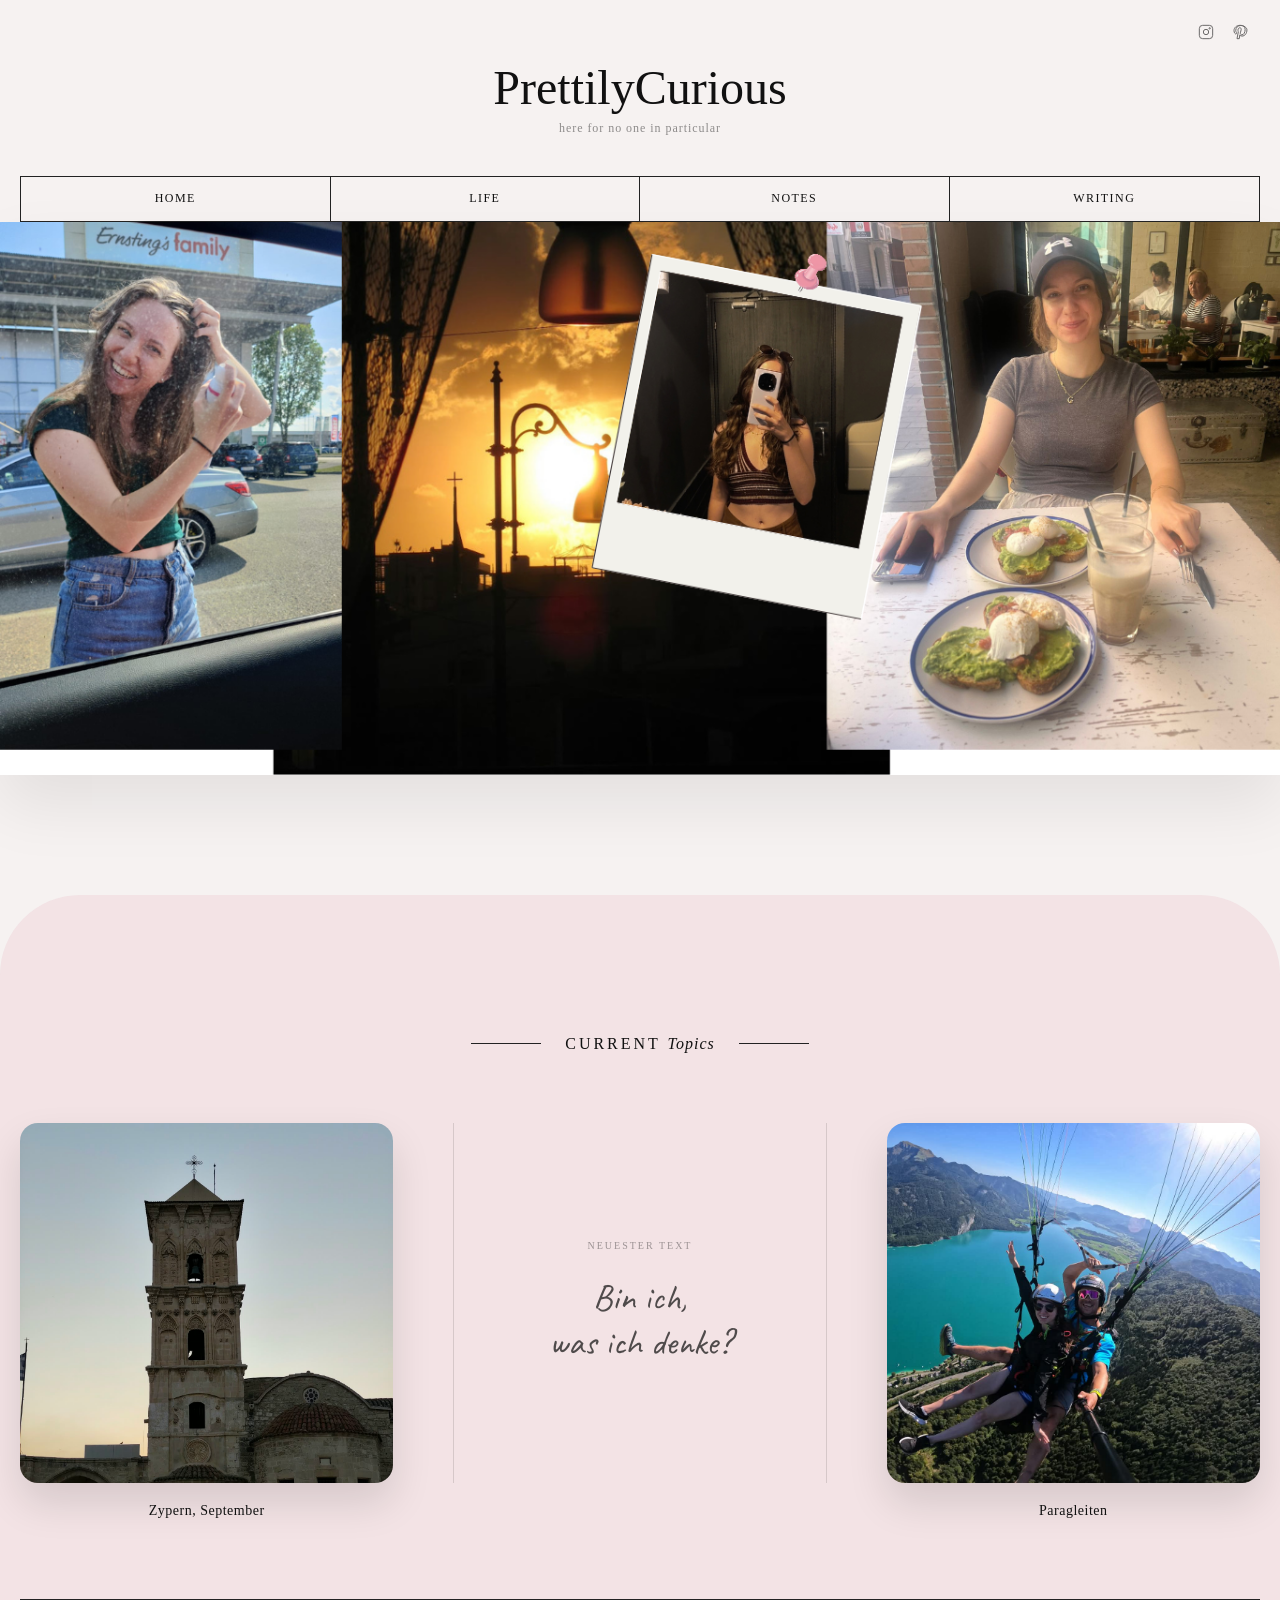
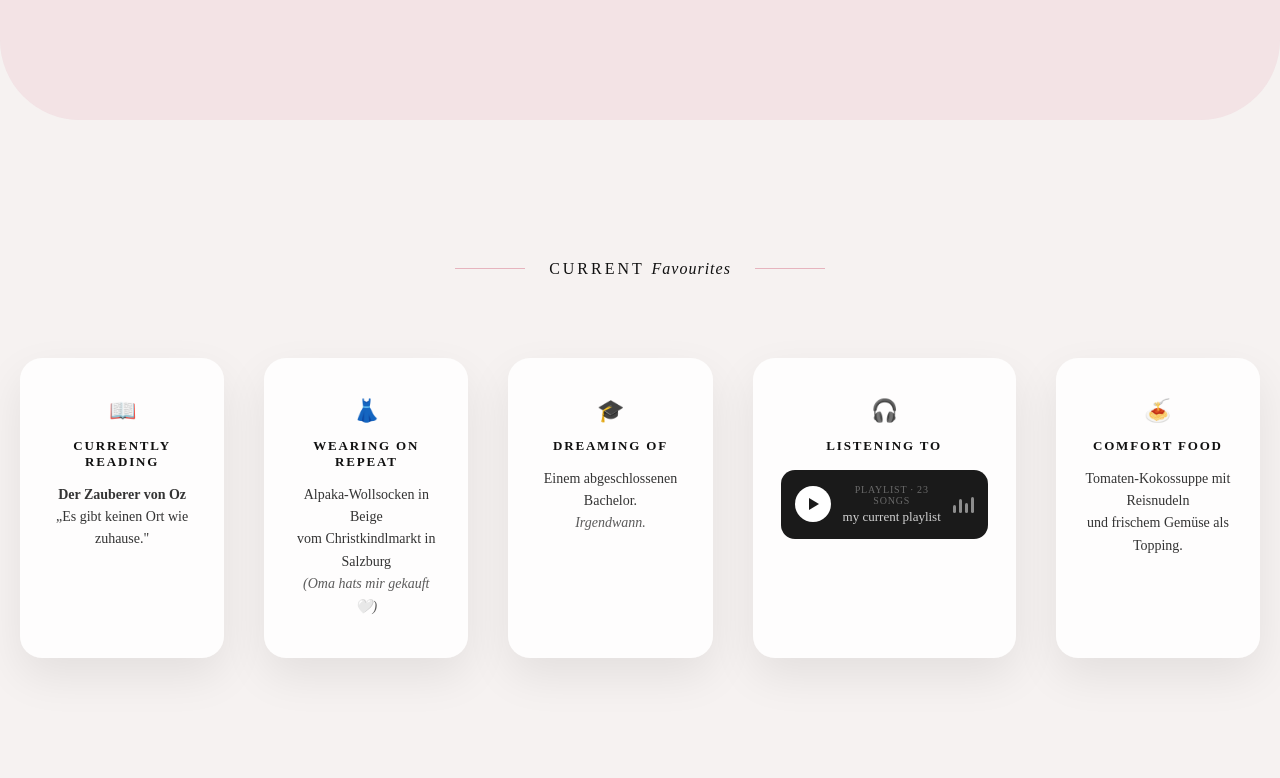
==== index.html @ 3f750643 "Rename Learning to Notes, redesign notes page and modal, update home page - Rename learning.html → n" ====
<!DOCTYPE html>
<html lang="en">
<head>
    <meta charset="UTF-8">
    <title>PrettilyCurious</title>
    <meta name="viewport" content="width=device-width, initial-scale=1.0">
    <link rel="stylesheet" href="style.css">
    <link href="https://fonts.googleapis.com/css2?family=Caveat:wght@400;600&display=swap" rel="stylesheet">
</head>

<body>

<!-- HEADER -->
<header class="site-header">
    <div class="social-links">
        <a href="https://instagram.com/prettilycurious" target="_blank" aria-label="Instagram">
            <!-- Instagram Icon -->
            <svg viewBox="0 0 24 24" aria-hidden="true">
                <rect x="2" y="2" width="20" height="20" rx="5" ry="5"></rect>
                <circle cx="12" cy="12" r="4"></circle>
                <circle cx="17.5" cy="6.5" r="1"></circle>
            </svg>
        </a>

        <a href="https://pinterest.com/prettilycurious" target="_blank" aria-label="Pinterest">
            <!-- Pinterest Icon -->
            <svg viewBox="0 0 24 24" aria-hidden="true">
                <path d="M12 2C6.9 2 3 5.4 3 9.9c0 3.3 1.9 5.2 3.1 5.2.5 0 .8-1.4.8-1.8
      0-.5-1.3-1.6-1.3-3.7 0-4.3 3.3-7.4 7.7-7.4
      3.7 0 6.4 2.1 6.4 5.9
      0 4.4-1.9 8.1-4.8 8.1
      -1.6 0-2.8-1.3-2.4-2.9
      .4-1.9 1.3-4 1.3-5.4
      0-1.2-.7-2.3-2-2.3
      -1.6 0-2.8 1.6-2.8 3.8
      0 1.4.5 2.3.5 2.3
      L7.5 22h3.4l.8-5.6
      c.5.9 1.9 1.7 3.3 1.7
      4.4 0 7.4-4 7.4-9.4
      C22.4 5.7 18.1 2 12 2z"/>
            </svg>
        </a>
    </div>


    <div class="page-width">

        <h1 class="logo">PrettilyCurious</h1>
        <p class="tagline">here for no one in particular</p>
        <nav class="nav">
            <a href="#">HOME</a>
            <a href="lifestyle.html">LIFE</a>
            <a href="notes.html">NOTES</a>
            <a href="writing.html">WRITING</a>
        </nav>

    </div>
</header>

<!-- HERO -->
<section class="hero">
    <div class="page-width">
        <img
                src="assets/images/Titelbild.png"
                alt="prettilycurious hero"
                class="hero-image"
        >
    </div>
</section>

<!-- CURRENT TOPICS -->
<section class="topics">
    <div class="page-width">

        <div class="topics-header">
            <span class="line"></span>
            <h2>CURRENT <em>Topics</em></h2>
            <span class="line"></span>
        </div>

        <div class="topics-grid">
            <a href="lifestyle.html" class="topic-card">
                <img src="assets/images/Zypern/WhatsApp Image 2026-11-12 at 01.18.21.jpeg" alt="">
                <p>Zypern, September</p>
            </a>

            <a href="writing.html#piece-descartes" class="topic-card text-only">
                <div class="topic-text-inner">
                    <span class="topic-label">Neuester Text</span>
                    <span class="topic-title">Bin ich,<br>was ich denke?</span>
                </div>
            </a>

            <a href="#" class="topic-card">
                <img src="assets/images/Paragleiten 2024.jpeg" alt="">
                <p>Paragleiten</p>
            </a>
        </div>

        <div class="topics-divider"></div>

    </div>
</section>

<!-- Diary Note -->
<!-- <section class="diary-note">
    <p>This space changes with the seasons.</p>
</section> -->


<!-- CURRENT FAVOURITES -->
<section class="favorites">
    <div class="page-width">

        <div class="favorites-header">
            <span class="line"></span>
            <h2>CURRENT <em>Favourites</em></h2>
            <span class="line"></span>
        </div>

        <div class="favorites-grid">

            <!-- 📖 CURRENTLY READING (ohne Bild) -->
            <div class="favorite-card">

                <div class="favorite-content">
                    <span class="icon">📖</span>
                    <h3>Currently reading</h3>
                    <p>
                        <strong>Der Zauberer von Oz</strong><br>
                        „Es gibt keinen Ort wie zuhause."
                    </p>
                </div>

            </div>

            <!-- 👗 WEARING ON REPEAT (mit Bild) -->
            <div class="favorite-card has-image">

                <div class="favorite-image">
                    <img src="assets/images/Cozy socks.jpg" alt="Cozy socks">
                </div>

                <div class="favorite-content">
                    <span class="icon">👗</span>
                    <h3>Wearing on repeat</h3>
                    <p>
                        Alpaka-Wollsocken in Beige<br>
                        vom Christkindlmarkt in Salzburg<br>
                        <em>(Oma hats mir gekauft 🤍)</em>
                    </p>
                </div>

            </div>

            <!-- 🎓 DREAMING OF (ohne Bild) -->
            <div class="favorite-card">

                <div class="favorite-content">
                    <span class="icon">🎓</span>
                    <h3>Dreaming of</h3>
                    <p>
                        Einem abgeschlossenen Bachelor.<br>
                        <em>Irgendwann.</em>
                    </p>
                </div>

            </div>

            <!-- 🎧 LISTENING TO (mini player) -->
            <div class="favorite-card listening-card">

                <div class="favorite-content">
                    <span class="icon">🎧</span>
                    <h3>Listening to</h3>
                    <a class="music-player" href="https://music.youtube.com/playlist?list=PLPMEV8E_Jcjc&si=m07_2GGmx9hDZYmh" target="_blank">
                        <div class="play-btn">
                            <svg viewBox="0 0 10 12" aria-hidden="true"><polygon points="0,0 10,6 0,12"/></svg>
                        </div>
                        <div class="player-info">
                            <div class="player-meta">Playlist · 23 Songs</div>
                            <div class="player-name">my current playlist</div>
                        </div>
                        <div class="equalizer">
                            <div class="eq-bar"></div>
                            <div class="eq-bar"></div>
                            <div class="eq-bar"></div>
                            <div class="eq-bar"></div>
                        </div>
                    </a>
                </div>

            </div>

            <!-- 🍝 COMFORT FOOD (mit Bild) -->
            <div class="favorite-card has-image">

                <div class="favorite-image">
                    <img src="assets/images/Indigo_Suppe.png" alt="Comfort soup">
                </div>

                <div class="favorite-content">
                    <span class="icon">🍝</span>
                    <h3>Comfort food</h3>
                    <p>
                        Tomaten-Kokossuppe mit Reisnudeln<br>
                        und frischem Gemüse als Topping.
                    </p>
                </div>

            </div>

        </div>


    </div>
</section>

<script>
    document.addEventListener("mousemove", (e) => {
      const sparkle = document.createElement("span");
      sparkle.className = "sparkle";

      sparkle.style.left = e.pageX + "px";
      sparkle.style.top = e.pageY + "px";

      document.body.appendChild(sparkle);

      setTimeout(() => {
        sparkle.remove();
      }, 500);
    });
</script>


</body>
</html>
---- style.css ----
/* RESET */
:root {
   --soft-rose: rgba(230, 180, 190, 0.25);
   --soft-rose-solid: #e6b4be;
   --sage: rgba(180, 200, 185, 0.25);
}
* {
    margin: 0;
    padding: 0;
    box-sizing: border-box;
}

/* GLOBAL */
body {
    font-family: "Georgia", serif;
    background: #f6f2f1;
    color: #111;
}

a {
    text-decoration: none;
    color: inherit;
}

/* PAGE WIDTH */
.page-width {
    max-width: 1500px;
    margin: 0 auto;
}

/* ================= HEADER ================= */

.site-header {
    text-align: center;
    padding: 60px 20px 0;
}

.logo {
    font-size: 48px;
    font-weight: 500;
    margin-bottom: 6px;
}

.tagline {
    font-size: 12px;
    opacity: 0.45;
    letter-spacing: 0.08em;
    margin-bottom: 40px;
}

/* NAV */
.nav {
    display: grid;
    grid-template-columns: repeat(4, 1fr);
    border: 1px solid #222;
    margin-top: 2rem;
    position: relative;
    z-index: 2;
}

.nav a {
    text-align: center;
    padding: 0.9rem 0;
    text-decoration: none;
    font-size: 0.75rem;
    letter-spacing: 0.12em;
    color: #111;
    border-right: 1px solid #222;
    transition: background 0.2s ease, color 0.2s ease;
}

.nav a:last-child {
    border-right: none;
}

/* subtiler Hover */
.nav a:hover {
    background: rgba(230, 180, 190, 0.35);
    text-decoration: underline;
    text-underline-offset: 4px;
}


/* ================= HERO ================= */

.hero {
    margin-top: 0; /* KEIN Abstand zum Nav */
}

.hero-image {
    width: 100%;
    display: block;
    box-shadow: 0 30px 60px rgba(0,0,0,0.08);
    max-height: 560px;
    object-fit: cover;
    object-position: top center;
}

/* ================= CURRENT TOPICS ================= */

.topics {
     background: var(--soft-rose);
        padding: 140px 20px 120px;
        margin-top: 120px;
        border-radius: 80px;
}

.topics-header {
    display: flex;
    align-items: center;
    justify-content: center;
    gap: 24px;
    margin-bottom: 70px;
}

.topics-header h2 {
    font-size: 16px;
    letter-spacing: 3px;
    font-weight: 400;
}

.topics-header em {
    font-style: italic;
    letter-spacing: 1px;
}

.topics-header .line {
    width: 70px;
    height: 1px;
    background: #222;
}

/* TOPICS GRID */
.topics-grid {
    display: grid;
    grid-template-columns: repeat(3, 1fr);
    gap: 60px;
    margin-bottom: 60px;
}

/* TOPIC CARD */
.topic-card {
    text-align: center;
    transition: transform 0.25s ease;
}

.topic-card img {
    width: 100%;
    height: 360px;
    object-fit: cover;
    border-radius: 18px;
    box-shadow: 0 20px 40px rgba(0,0,0,0.12);
    transition: transform 0.3s ease, box-shadow 0.3s ease;
}

.topic-card p {
    margin-top: 16px;
    font-size: 14px;
    letter-spacing: 0.5px;
}

/* Text-only topic card */
.topic-card.text-only {
    display: flex;
    align-items: center;
    justify-content: center;
    height: 360px;
    background: none;
    border: none;
    border-left: 1px solid rgba(0,0,0,0.12);
    border-right: 1px solid rgba(0,0,0,0.12);
}
.topic-card.text-only .topic-text-inner {
    text-align: center;
    padding: 40px 36px;
}
.topic-card.text-only .topic-label {
    display: block;
    font-size: 10px;
    letter-spacing: 0.2em;
    text-transform: uppercase;
    opacity: 0.38;
    margin-bottom: 24px;
}
.topic-card.text-only .topic-title {
    font-family: 'Caveat', cursive;
    font-size: 36px;
    line-height: 1.25;
    font-weight: 400;
    font-style: normal;
    opacity: 0.72;
}

/* HOVER TOPICS */
.topic-card:hover img {
    transform: translateY(-6px);
    box-shadow: 0 28px 60px rgba(0,0,0,0.18);
}

/* UNTERE LINIE */
.topics-divider {
    height: 1px;
    width: 100%;
    background: #222;
    margin-top: 80px;
}

/* ================= CURRENT FAVOURITES ================= */

.favorites {
  background: #f6f2f1; /* bewusst beige */
  padding: 140px 20px 120px;
}

.favorites-header {
  display: flex;
  align-items: center;
  justify-content: center;
  gap: 24px;
  margin-bottom: 80px;
}

.favorites-header h2 {
  font-size: 16px;
  letter-spacing: 3px;
  font-weight: 400;
}

.favorites-header em {
  font-style: italic;
  letter-spacing: 1px;
}

.favorites-header .line {
  width: 70px;
  height: 1px;
  background: var(--soft-rose-solid);
}

/* GRID */

.favorites-grid {
  display: grid;
  grid-template-columns: repeat(5, 1fr);
  gap: 40px;
}

/* CARD */

.favorite-card {
  position: relative;
  background: rgba(255,255,255,0.85);
  border-radius: 22px;
  padding: 40px 28px;
  text-align: center;
  box-shadow: 0 18px 45px rgba(0,0,0,0.08);
  transition: transform 0.25s ease;
}

.favorite-card:hover {
  transform: translateY(-4px);
}


.favorite-card .icon {
  font-size: 22px;
  display: block;
  margin-bottom: 14px;
}

.favorite-card h3 {
  font-size: 13px;
  letter-spacing: 0.14em;
  text-transform: uppercase;
  margin-bottom: 14px;
}

.favorite-card p {
  font-size: 14px;
  line-height: 1.6;
  opacity: 0.85;
}

.favorite-card em {
  font-style: italic;
  opacity: 0.8;
}

.favorite-image {
  position: absolute;
  top: -28px;
  left: 50%;
  transform: translateX(-50%) translateY(20px);

  width: 180px;
  aspect-ratio: 4 / 5;

  border-radius: 16px;
  overflow: hidden;

  opacity: 0;
  pointer-events: none;
  transition: opacity 0.35s ease, transform 0.35s ease;
}

.favorite-image img {
  width: 100%;
  height: 100%;
  object-fit: cover;
  object-position: center;

  box-shadow: 0 14px 35px rgba(0,0,0,0.18);
}


.favorite-card:hover .favorite-image {
  opacity: 1;
  transform: translateX(-50%) translateY(0);
}

.favorite-content {
  transition: opacity 0.3s ease, transform 0.3s ease;
}

.favorite-card:hover .favorite-content {
  opacity: 0;
  transform: translateY(6px);
}


/* Listening card — mini player */
.listening-card .favorite-content { transition: none; }
.listening-card:hover .favorite-content { opacity: 1; transform: none; }

.music-player {
    display: flex;
    align-items: center;
    gap: 12px;
    margin-top: 16px;
    background: #1a1a1a;
    border-radius: 14px;
    padding: 14px;
    text-decoration: none;
    transition: background 0.2s ease;
}
.music-player:hover { background: #2d2d2d; }

.play-btn {
    width: 36px;
    height: 36px;
    border-radius: 50%;
    background: white;
    display: flex;
    align-items: center;
    justify-content: center;
    flex-shrink: 0;
}
.play-btn svg {
    width: 12px;
    height: 12px;
    fill: #1a1a1a;
    margin-left: 2px;
}

.player-info {
    flex: 1;
    min-width: 0;
}
.player-meta {
    font-size: 10px;
    color: rgba(255,255,255,0.35);
    letter-spacing: 0.08em;
    text-transform: uppercase;
    margin-bottom: 3px;
}
.player-name {
    font-size: 13px;
    color: rgba(255,255,255,0.8);
    white-space: nowrap;
    overflow: hidden;
    text-overflow: ellipsis;
}

.equalizer {
    display: flex;
    align-items: flex-end;
    gap: 3px;
    height: 18px;
    flex-shrink: 0;
}
.eq-bar {
    width: 3px;
    background: rgba(255,255,255,0.5);
    border-radius: 2px;
    animation: eq-bounce 1.3s ease-in-out infinite;
}
.eq-bar:nth-child(1) { animation-delay: 0s;    height: 8px; }
.eq-bar:nth-child(2) { animation-delay: 0.25s; height: 14px; }
.eq-bar:nth-child(3) { animation-delay: 0.5s;  height: 10px; }
.eq-bar:nth-child(4) { animation-delay: 0.1s;  height: 16px; }

@keyframes eq-bounce {
    0%, 100% { transform: scaleY(0.4); }
    50%       { transform: scaleY(1); }
}

/* RESPONSIVE */

@media (max-width: 1100px) {
  .favorites-grid {
    grid-template-columns: repeat(2, 1fr);
  }
}

@media (max-width: 600px) {
  .favorites-grid {
    grid-template-columns: 1fr;
  }
}

/* ================= Glitter ================= */
.sparkle {
  position: absolute;
  width: 3px;
  height: 3px;
  background: rgba(230, 180, 190, 0.45); /* soft rose, sehr fein */
  border-radius: 50%;
  pointer-events: none;
  z-index: 9999;

  filter: blur(0.3px);

  animation: sparkleFade 0.6s ease-out forwards;
}

@keyframes sparkleFade {
  0% {
    transform: scale(1);
    opacity: 0.9;
  }
  100% {
    transform: scale(0.2) translateY(10px);
    opacity: 0;
  }
}

/* ================= Social Media ================= */

.social-links {
  position: absolute;
  top: 24px;
  right: 32px;
  display: flex;
  gap: 18px;
  z-index: 3;
}

.social-links svg {
  width: 16px;
  height: 16px;
  stroke: #111;
  fill: none;
  stroke-width: 1.5;
  opacity: 0.6;
  transition: opacity 0.2s ease, stroke 0.2s ease;
}

.social-links a:hover svg {
  opacity: 1;
  stroke: var(--soft-rose-solid);
}


/* ================= RESPONSIVE ================= */

@media (max-width: 768px) {

    /* Header */
    .site-header { padding: 44px 16px 0; }
    .logo { font-size: 32px; }
    .tagline { font-size: 13px; margin-bottom: 24px; }
    .social-links { top: 14px; right: 14px; gap: 12px; }

    /* Nav — horizontal scroll statt wrap */
    .nav {
        display: flex;
        overflow-x: auto;
        -webkit-overflow-scrolling: touch;
        scrollbar-width: none;
        grid-template-columns: unset;
    }
    .nav::-webkit-scrollbar { display: none; }
    .nav a {
        flex: 0 0 auto;
        white-space: nowrap;
        padding: 0.85rem 18px;
        font-size: 0.7rem;
    }

    /* Homepage topics */
    .topics { padding: 70px 16px; margin-top: 50px; border-radius: 40px; }
    .topics-grid { grid-template-columns: 1fr; gap: 28px; }
    .topic-card img { height: 220px; }
    .topics-header { margin-bottom: 40px; }

    /* Favorites */
    .favorites { padding: 70px 16px; }
    .favorites-header { margin-bottom: 48px; }

    /* About (global grid) */
    .about-hero { padding: 60px 16px; }
    .about-hero-grid { grid-template-columns: 1fr; gap: 36px; }
    .about-worlds-grid { grid-template-columns: 1fr; gap: 24px; }
    .about-story { padding: 60px 16px; }
    .about-worlds { padding: 60px 16px; }
    .about-why { padding: 60px 16px; }
}

/*.diary-note {
  padding: 50px 0px;
  text-align: center;
}

.diary-note p {
  font-family: Georgia, serif;
  font-size: 18px;
  font-style: italic;
  color: rgba(17, 17, 17, 0.55);
  letter-spacing: 0.02em;
}*/


/* ================= LEARNING ================= */

.page-width.narrow {
  max-width: 900px;
}

/* ===== LEARNING HEADER UPDATE ===== */

/* ================= LEARNING HEADER ================= */

.learning-hero {
  padding: 50px 20px 60px;
  text-align: center;
  background: linear-gradient(
    180deg,
    rgba(255, 225, 230, 0.45),
    rgba(246, 242, 241, 0)
  );
  border-radius: 0 0 100px 100px;
}

.learning-hero::after {
  content: "";
  display: block;
  width: 80px;
  height: 2px;
  background: rgba(230, 180, 190, 0.6);
  margin: 80px auto 0;
  border-radius: 2px;
}

.learning-title {
  font-size: 56px;
  font-weight: 500;
  margin-bottom: 12px;
}

.learning-intro {
  max-width: 520px;
  margin: 0 auto 50px;
  font-size: 16px;
  line-height: 1.6;
  opacity: 0.8;
}

/* WORLDS */

.learning-worlds {
  display: flex;
  flex-wrap: wrap;
  gap: 16px;
  justify-content: center;
}

/* BASE CHIP */

.world-chip {
  padding: 14px 22px;
  border-radius: 999px;
  font-size: 14px;
  letter-spacing: 0.04em;
  background: rgba(255,255,255,0.85);
  box-shadow: 0 12px 25px rgba(0,0,0,0.08);
  transition: transform 0.25s ease, box-shadow 0.25s ease;
}

/* Hover – playful but soft */
.world-chip:hover {
  transform: translateY(-4px);
  box-shadow: 0 18px 35px rgba(0,0,0,0.14);
}

/* COLOR VARIANTS */

.world-chip.books {
  background: rgba(255, 235, 200, 0.9);
}

.world-chip.code {
  background: rgba(220, 235, 255, 0.9);
}

.world-chip.riding {
  background: rgba(230, 245, 235, 0.9);
}

.world-chip.running {
  background: rgba(255, 235, 215, 0.9);
}

.world-chip.writing {
  background: rgba(240, 235, 255, 0.9);
}

.world-chip.making {
  background: rgba(255, 230, 240, 0.9);
}

.world-chip.life {
  background: rgba(225, 240, 230, 0.9);
}

.learning-entry {
  max-width: 520px;
  margin-bottom: 60px;
}

.entry-meta {
  font-size: 12px;
  letter-spacing: 0.12em;
  opacity: 0.6;
}



/* ===== ABOUT ===== */
.about-hero {
  padding: 140px 20px 120px;
}

.about-hero-grid {
  display: grid;
  grid-template-columns: 1.1fr 0.9fr;
  gap: 80px;
  align-items: center;
}

.about-hero-text h1 {
  font-size: 42px;
  font-weight: 500;
  margin-bottom: 24px;
}

.about-hero-text p {
  font-size: 18px;
  line-height: 1.7;
  opacity: 0.85;
}

.about-hero-image img {
  width: 100%;
  border-radius: 28px;
  box-shadow: 0 30px 60px rgba(0,0,0,0.12);
}

.about-story {
  padding: 100px 20px;
  text-align: center;
}

.about-story-text {
  font-size: 20px;
  line-height: 1.8;
  max-width: 720px;
  margin: 0 auto;
}

.about-worlds {
  padding: 120px 20px;
}

.about-worlds-grid {
  display: grid;
  grid-template-columns: repeat(3, 1fr);
  gap: 40px;
}

.world-card {
  position: relative;
}

.world-card img {
  width: 100%;
  height: 420px;
  object-fit: cover;
  border-radius: 26px;
  box-shadow: 0 20px 40px rgba(0,0,0,0.12);
}

.world-card span {
  position: absolute;
  bottom: 18px;
  left: 18px;
  background: rgba(255,255,255,0.8);
  padding: 6px 14px;
  border-radius: 14px;
  font-size: 13px;
}

.about-why {
  padding: 120px 20px;
  text-align: center;
}

.about-why p {
  font-size: 18px;
  opacity: 0.75;
}
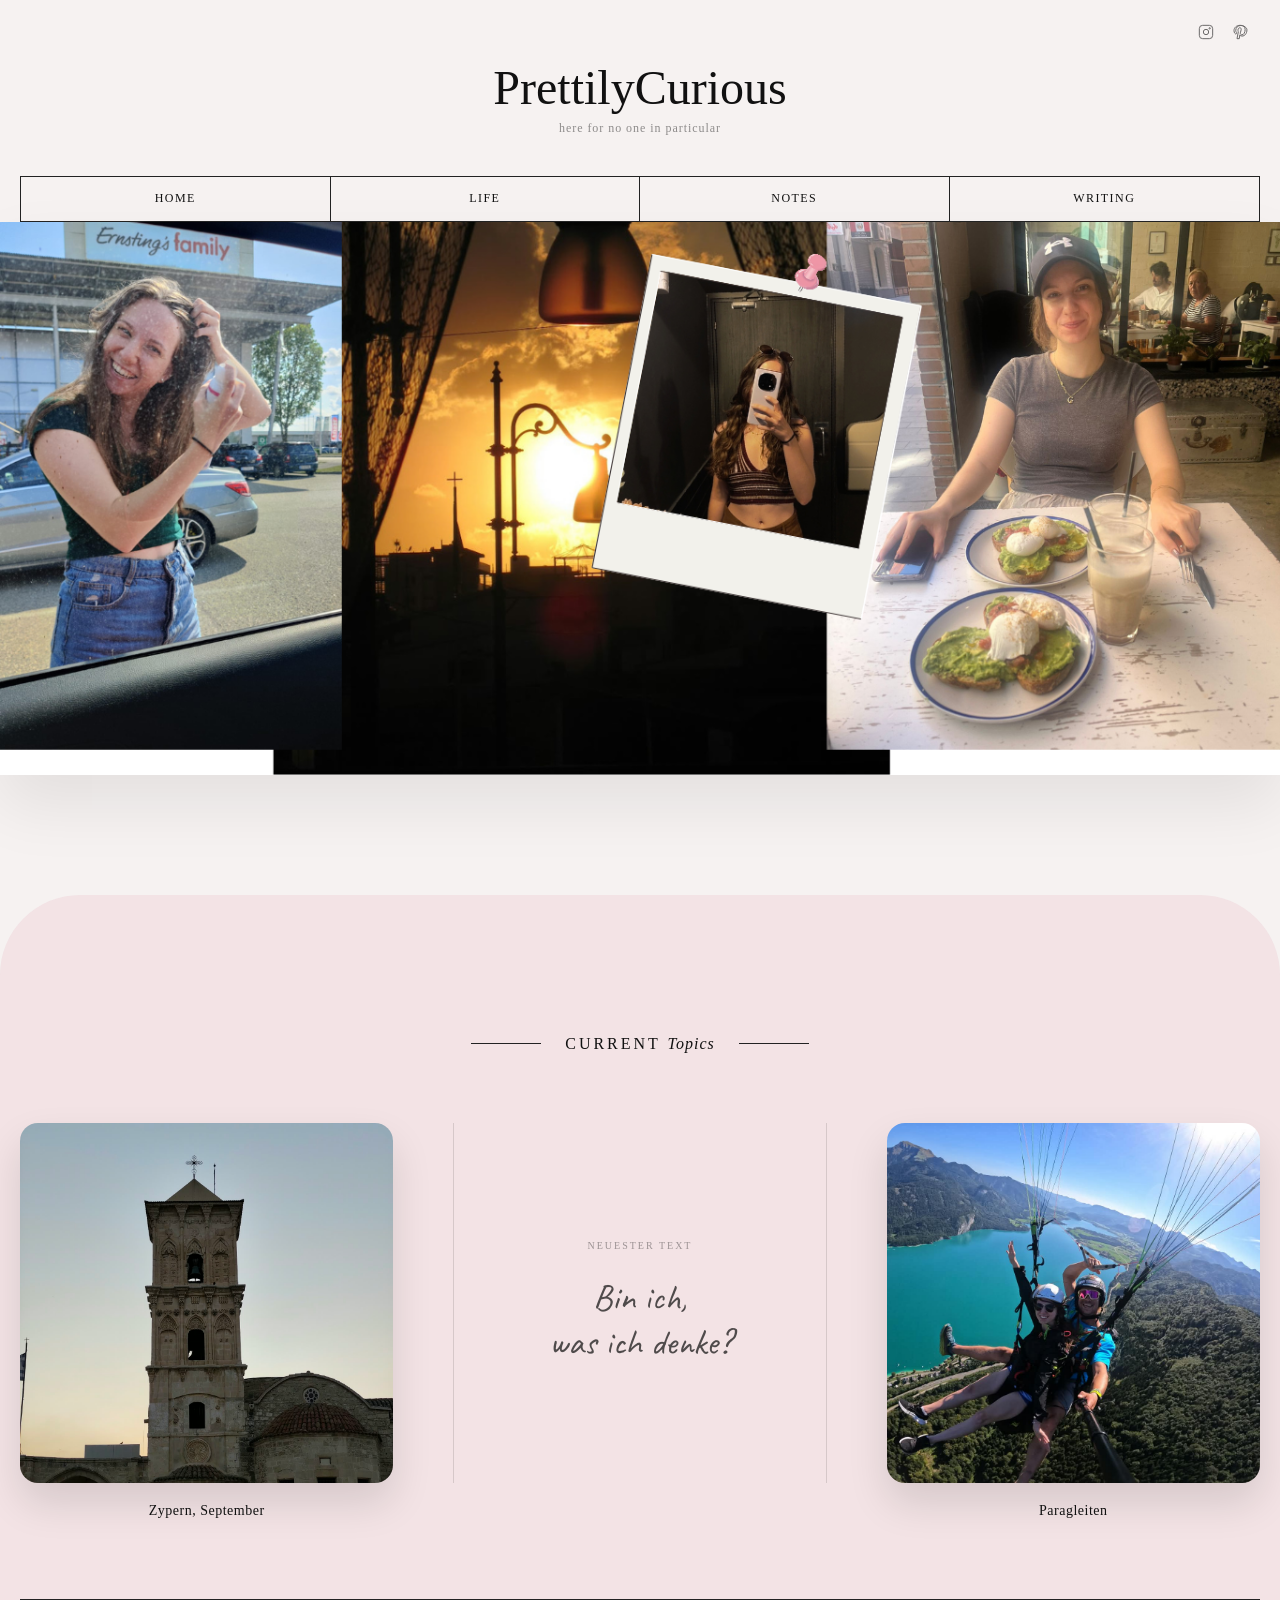
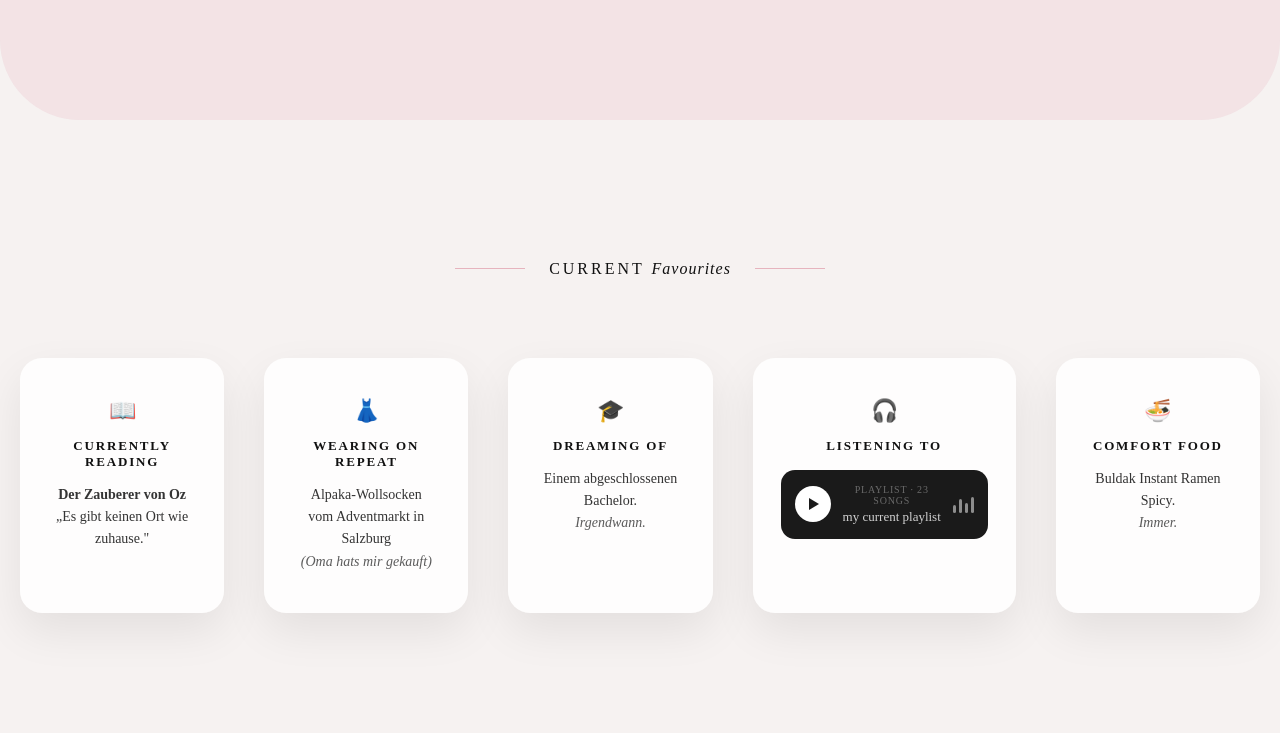
==== commit e9536616: "Update home favourites: Buldak ramen comfort food, add Zauberer von Oz cover Co-Authored-By: Claude " ====
--- a/index.html
+++ b/index.html
@@ -120,8 +120,12 @@
 
         <div class="favorites-grid">
 
-            <!-- 📖 CURRENTLY READING (ohne Bild) -->
-            <div class="favorite-card">
+            <!-- 📖 CURRENTLY READING (mit Bild) -->
+            <div class="favorite-card has-image">
+
+                <div class="favorite-image">
+                    <img src="assets/images/baum-lfder-zauberer-von-oz-besk-v3-249217-jpg.jpg" alt="Der Zauberer von Oz">
+                </div>
 
                 <div class="favorite-content">
                     <span class="icon">📖</span>
@@ -145,9 +149,9 @@
                     <span class="icon">👗</span>
                     <h3>Wearing on repeat</h3>
                     <p>
-                        Alpaka-Wollsocken in Beige<br>
-                        vom Christkindlmarkt in Salzburg<br>
-                        <em>(Oma hats mir gekauft 🤍)</em>
+                        Alpaka-Wollsocken<br>
+                        vom Adventmarkt in Salzburg<br>
+                        <em>(Oma hats mir gekauft)</em>
                     </p>
                 </div>
 
@@ -192,19 +196,15 @@
 
             </div>
 
-            <!-- 🍝 COMFORT FOOD (mit Bild) -->
-            <div class="favorite-card has-image">
-
-                <div class="favorite-image">
-                    <img src="assets/images/Indigo_Suppe.png" alt="Comfort soup">
-                </div>
-
-                <div class="favorite-content">
-                    <span class="icon">🍝</span>
+            <!-- 🍝 COMFORT FOOD -->
+            <div class="favorite-card">
+
+                <div class="favorite-content">
+                    <span class="icon">🍜</span>
                     <h3>Comfort food</h3>
                     <p>
-                        Tomaten-Kokossuppe mit Reisnudeln<br>
-                        und frischem Gemüse als Topping.
+                        Buldak Instant Ramen Spicy.<br>
+                        <em>Immer.</em>
                     </p>
                 </div>
 
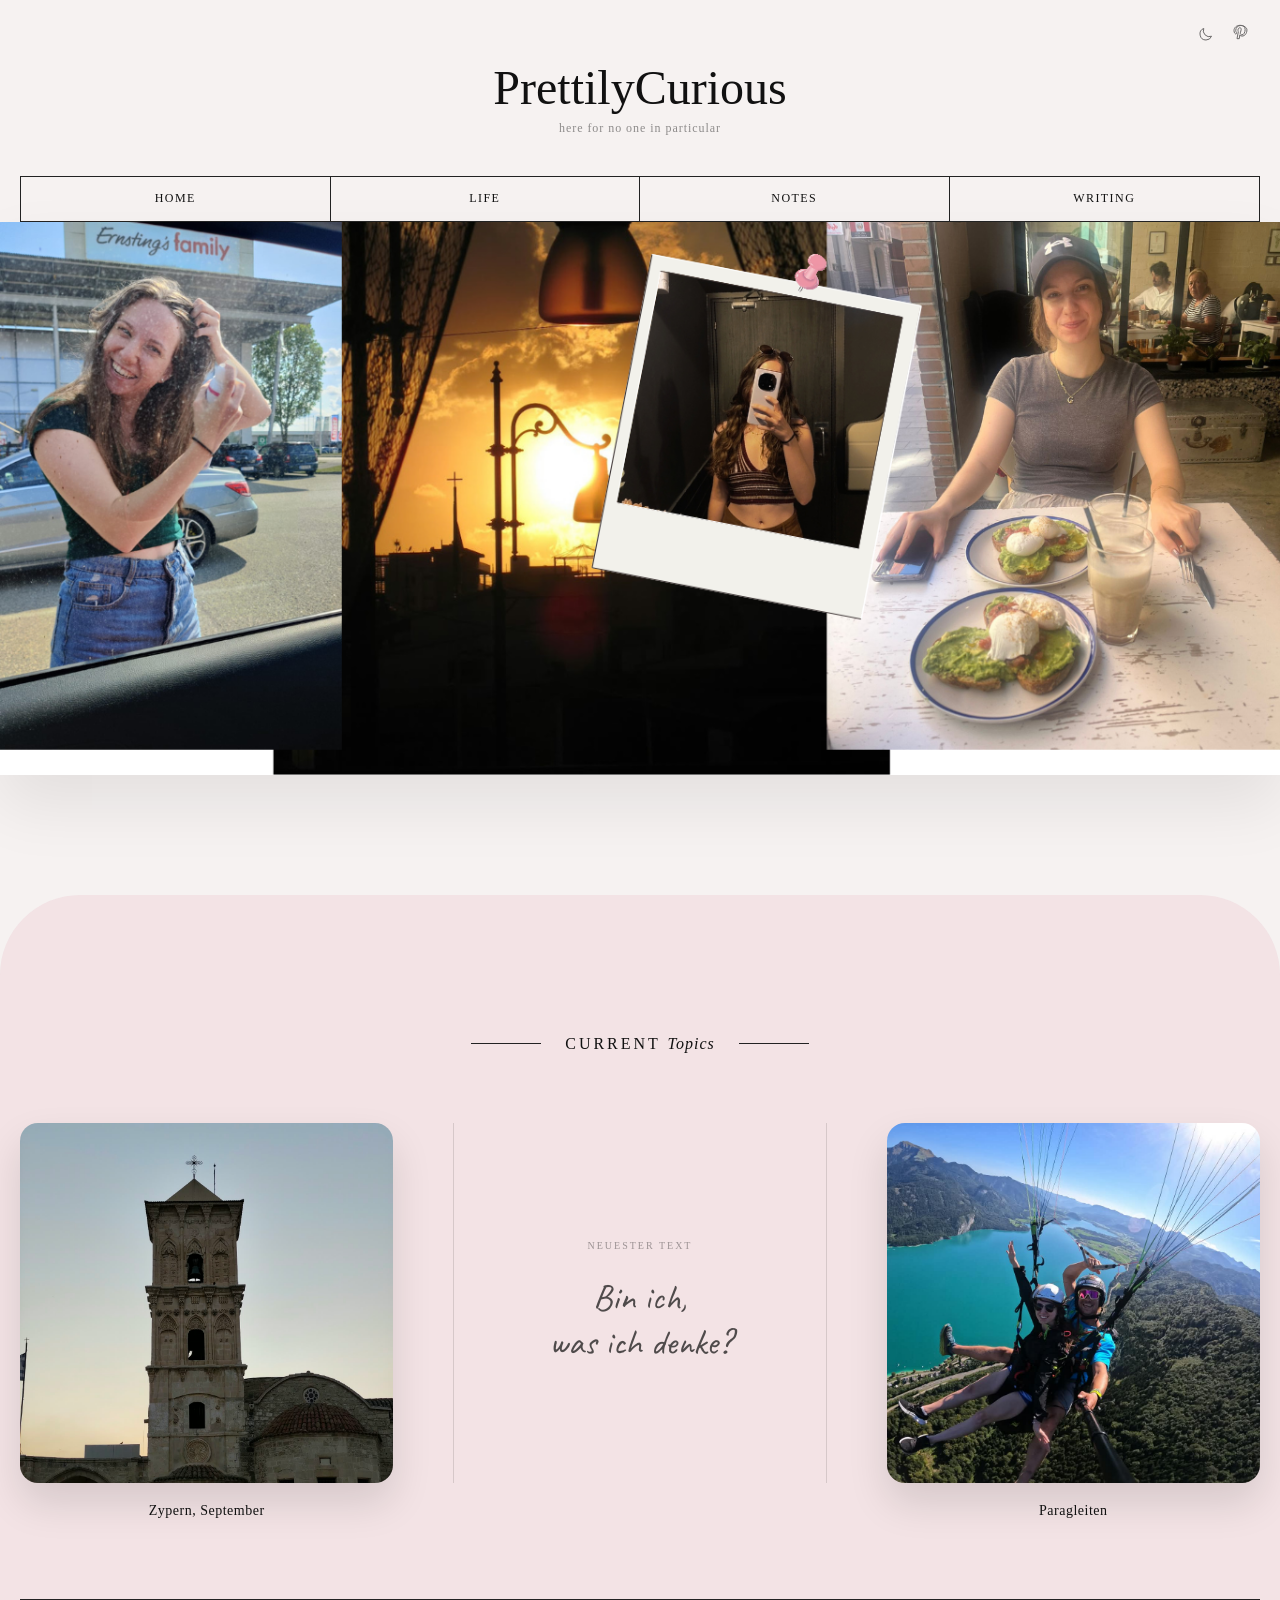
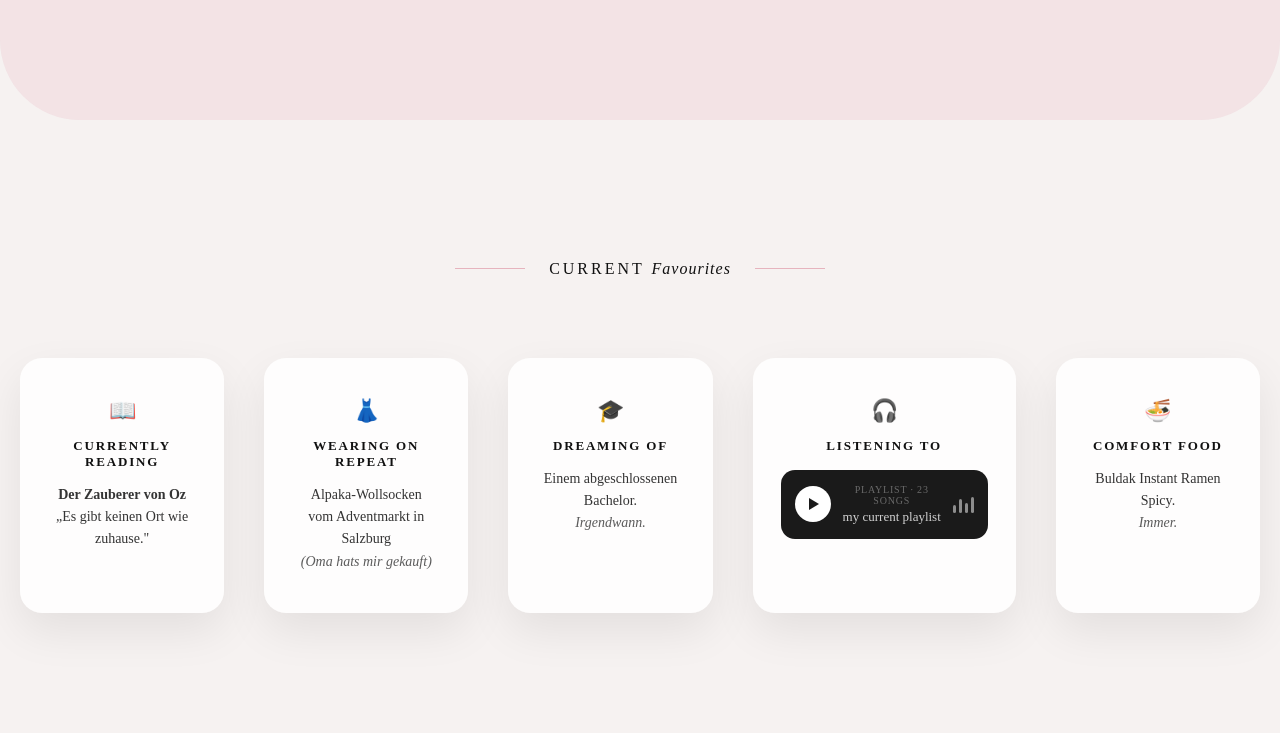
==== commit b722a0ff: "Add dark mode toggle, remove Instagram link - CSS theme tokens (--bg, --fg, --border, --bg-card, etc" ====
--- a/index.html
+++ b/index.html
@@ -3,6 +3,7 @@
 <head>
     <meta charset="UTF-8">
     <title>PrettilyCurious</title>
+    <link rel="icon" type="image/svg+xml" href="favicon.svg">
     <meta name="viewport" content="width=device-width, initial-scale=1.0">
     <link rel="stylesheet" href="style.css">
     <link href="https://fonts.googleapis.com/css2?family=Caveat:wght@400;600&display=swap" rel="stylesheet">
@@ -13,17 +14,11 @@
 <!-- HEADER -->
 <header class="site-header">
     <div class="social-links">
-        <a href="https://instagram.com/prettilycurious" target="_blank" aria-label="Instagram">
-            <!-- Instagram Icon -->
-            <svg viewBox="0 0 24 24" aria-hidden="true">
-                <rect x="2" y="2" width="20" height="20" rx="5" ry="5"></rect>
-                <circle cx="12" cy="12" r="4"></circle>
-                <circle cx="17.5" cy="6.5" r="1"></circle>
-            </svg>
-        </a>
-
+        <button class="theme-toggle" id="themeToggle" aria-label="Dunkelmodus">
+            <svg class="icon-moon" viewBox="0 0 24 24" aria-hidden="true"><path d="M20.354 15.354A9 9 0 018.646 3.646 9.003 9.003 0 0012 21a9.003 9.003 0 008.354-5.646z"/></svg>
+            <svg class="icon-sun" viewBox="0 0 24 24" aria-hidden="true"><circle cx="12" cy="12" r="5"/><line x1="12" y1="1" x2="12" y2="3"/><line x1="12" y1="21" x2="12" y2="23"/><line x1="4.22" y1="4.22" x2="5.64" y2="5.64"/><line x1="18.36" y1="18.36" x2="19.78" y2="19.78"/><line x1="1" y1="12" x2="3" y2="12"/><line x1="21" y1="12" x2="23" y2="12"/><line x1="4.22" y1="19.78" x2="5.64" y2="18.36"/><line x1="18.36" y1="5.64" x2="19.78" y2="4.22"/></svg>
+        </button>
         <a href="https://pinterest.com/prettilycurious" target="_blank" aria-label="Pinterest">
-            <!-- Pinterest Icon -->
             <svg viewBox="0 0 24 24" aria-hidden="true">
                 <path d="M12 2C6.9 2 3 5.4 3 9.9c0 3.3 1.9 5.2 3.1 5.2.5 0 .8-1.4.8-1.8
       0-.5-1.3-1.6-1.3-3.7 0-4.3 3.3-7.4 7.7-7.4
--- a/style.css
+++ b/style.css
@@ -3,7 +3,28 @@
    --soft-rose: rgba(230, 180, 190, 0.25);
    --soft-rose-solid: #e6b4be;
    --sage: rgba(180, 200, 185, 0.25);
-}
+
+   /* Theme tokens — light */
+   --bg:       #f6f2f1;
+   --fg:       #111111;
+   --border:   #222222;
+   --bg-card:  rgba(255,255,255,0.85);
+   --bg-chip:  rgba(255,255,255,0.85);
+   --bg-topics: rgba(230,180,190,0.25);
+   --shadow:   rgba(0,0,0,0.08);
+}
+
+[data-theme="dark"] {
+   --bg:       #1a1716;
+   --fg:       #ede9e4;
+   --border:   rgba(237,233,228,0.16);
+   --bg-card:  rgba(38,34,31,0.97);
+   --bg-chip:  rgba(46,42,39,0.97);
+   --bg-topics: rgba(230,180,190,0.07);
+   --shadow:   rgba(0,0,0,0.28);
+   --soft-rose-solid: #d4a0aa;
+}
+
 * {
     margin: 0;
     padding: 0;
@@ -13,8 +34,9 @@
 /* GLOBAL */
 body {
     font-family: "Georgia", serif;
-    background: #f6f2f1;
-    color: #111;
+    background: var(--bg);
+    color: var(--fg);
+    transition: background 0.3s ease, color 0.3s ease;
 }
 
 a {
@@ -52,7 +74,7 @@
 .nav {
     display: grid;
     grid-template-columns: repeat(4, 1fr);
-    border: 1px solid #222;
+    border: 1px solid var(--border);
     margin-top: 2rem;
     position: relative;
     z-index: 2;
@@ -64,8 +86,8 @@
     text-decoration: none;
     font-size: 0.75rem;
     letter-spacing: 0.12em;
-    color: #111;
-    border-right: 1px solid #222;
+    color: var(--fg);
+    border-right: 1px solid var(--border);
     transition: background 0.2s ease, color 0.2s ease;
 }
 
@@ -99,7 +121,7 @@
 /* ================= CURRENT TOPICS ================= */
 
 .topics {
-     background: var(--soft-rose);
+     background: var(--bg-topics);
         padding: 140px 20px 120px;
         margin-top: 120px;
         border-radius: 80px;
@@ -127,7 +149,7 @@
 .topics-header .line {
     width: 70px;
     height: 1px;
-    background: #222;
+    background: var(--border);
 }
 
 /* TOPICS GRID */
@@ -201,14 +223,14 @@
 .topics-divider {
     height: 1px;
     width: 100%;
-    background: #222;
+    background: var(--border);
     margin-top: 80px;
 }
 
 /* ================= CURRENT FAVOURITES ================= */
 
 .favorites {
-  background: #f6f2f1; /* bewusst beige */
+  background: var(--bg);
   padding: 140px 20px 120px;
 }
 
@@ -249,7 +271,7 @@
 
 .favorite-card {
   position: relative;
-  background: rgba(255,255,255,0.85);
+  background: var(--bg-card);
   border-radius: 22px;
   padding: 40px 28px;
   text-align: center;
@@ -458,12 +480,42 @@
 .social-links svg {
   width: 16px;
   height: 16px;
-  stroke: #111;
+  stroke: var(--fg);
   fill: none;
   stroke-width: 1.5;
   opacity: 0.6;
   transition: opacity 0.2s ease, stroke 0.2s ease;
 }
+
+/* ── Dark mode toggle ── */
+.theme-toggle {
+  background: none;
+  border: none;
+  cursor: pointer;
+  padding: 0;
+  display: flex;
+  align-items: center;
+}
+.theme-toggle svg {
+  width: 16px;
+  height: 16px;
+  stroke: var(--fg);
+  fill: none;
+  stroke-width: 1.5;
+  opacity: 0.6;
+  transition: opacity 0.2s ease, stroke 0.2s ease;
+}
+.theme-toggle:hover svg { opacity: 1; stroke: var(--soft-rose-solid); }
+.icon-sun { display: none; }
+[data-theme="dark"] .icon-moon { display: none; }
+[data-theme="dark"] .icon-sun  { display: block; }
+
+/* dark chip tints */
+[data-theme="dark"] .world-chip.books   { background: rgba(255,235,200,0.1); }
+[data-theme="dark"] .world-chip.code    { background: rgba(220,235,255,0.1); }
+[data-theme="dark"] .world-chip.life    { background: rgba(225,240,230,0.1); }
+[data-theme="dark"] .world-chip.recipes { background: rgba(255,240,200,0.1); }
+[data-theme="dark"] .world-chip.active  { background: rgba(230,180,190,0.22) !important; }
 
 .social-links a:hover svg {
   opacity: 1;
@@ -591,8 +643,8 @@
   border-radius: 999px;
   font-size: 14px;
   letter-spacing: 0.04em;
-  background: rgba(255,255,255,0.85);
-  box-shadow: 0 12px 25px rgba(0,0,0,0.08);
+  background: var(--bg-chip);
+  box-shadow: 0 12px 25px var(--shadow);
   transition: transform 0.25s ease, box-shadow 0.25s ease;
 }
 
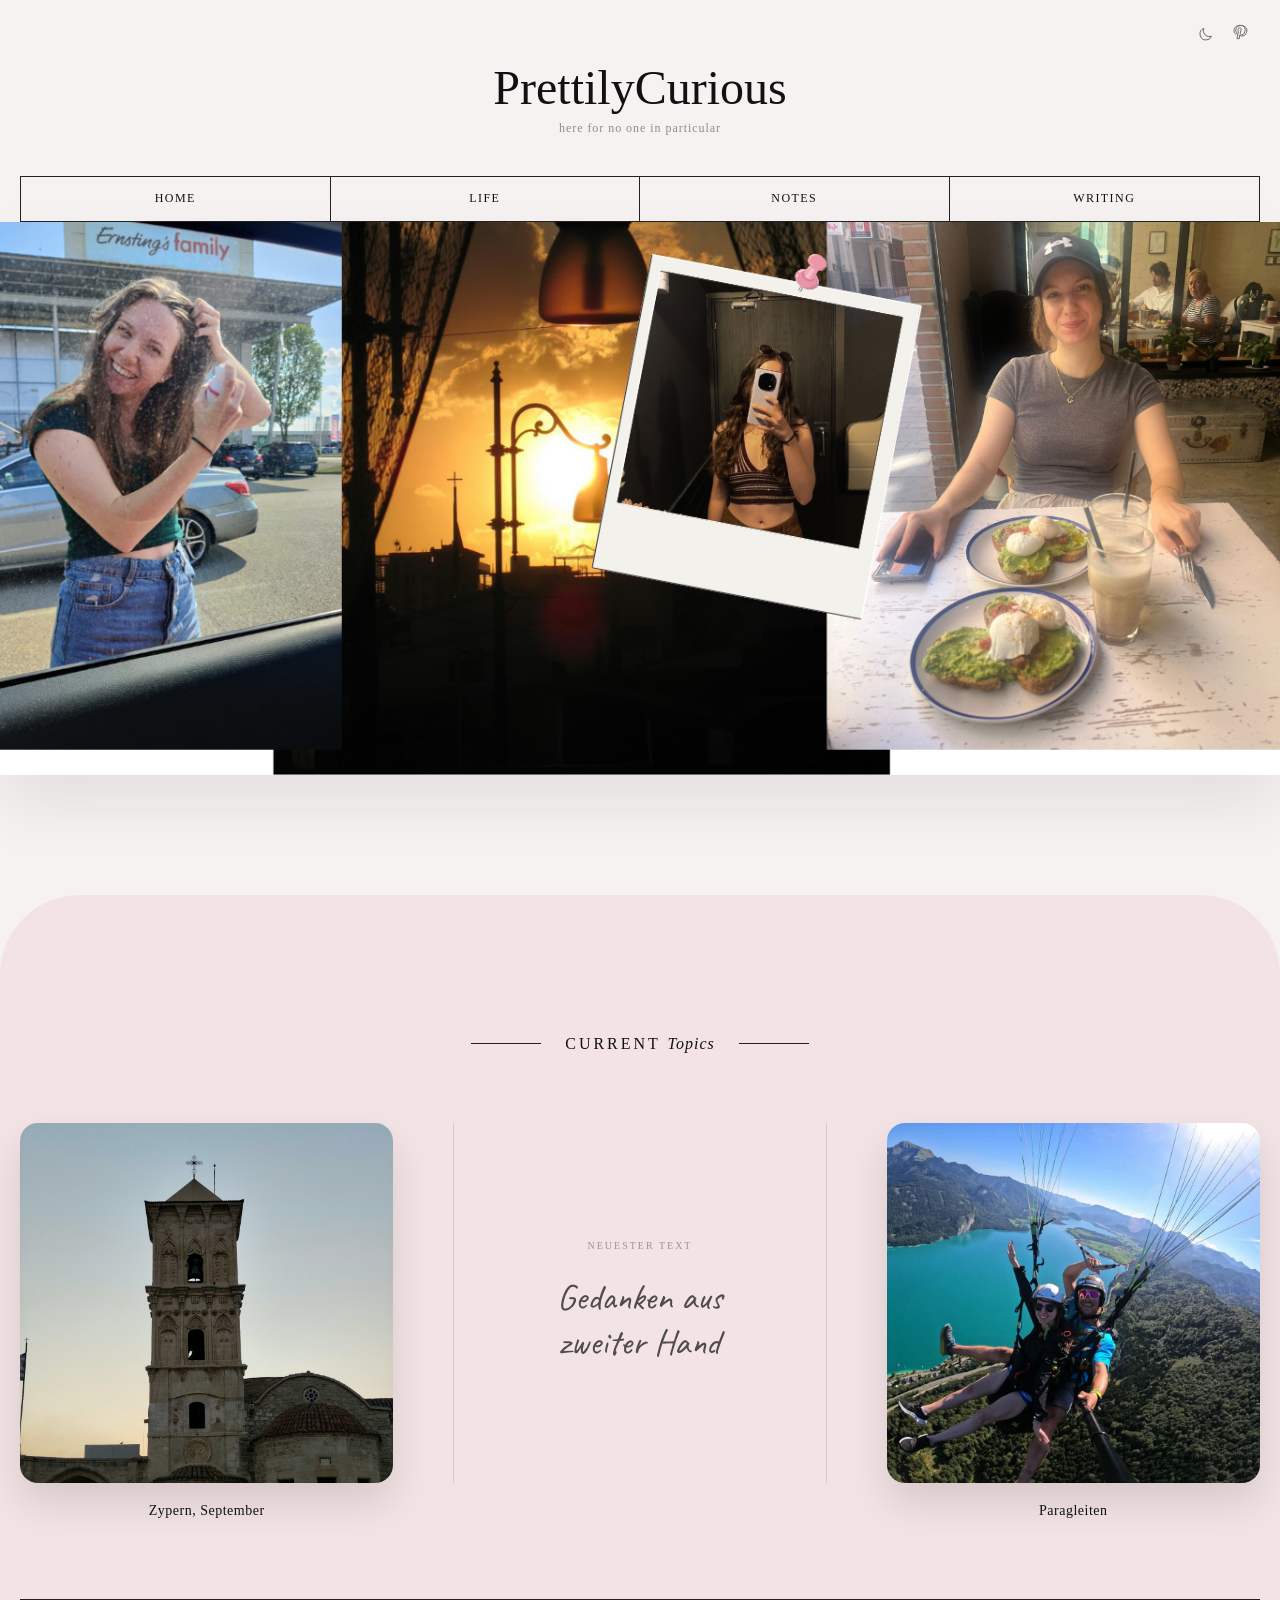
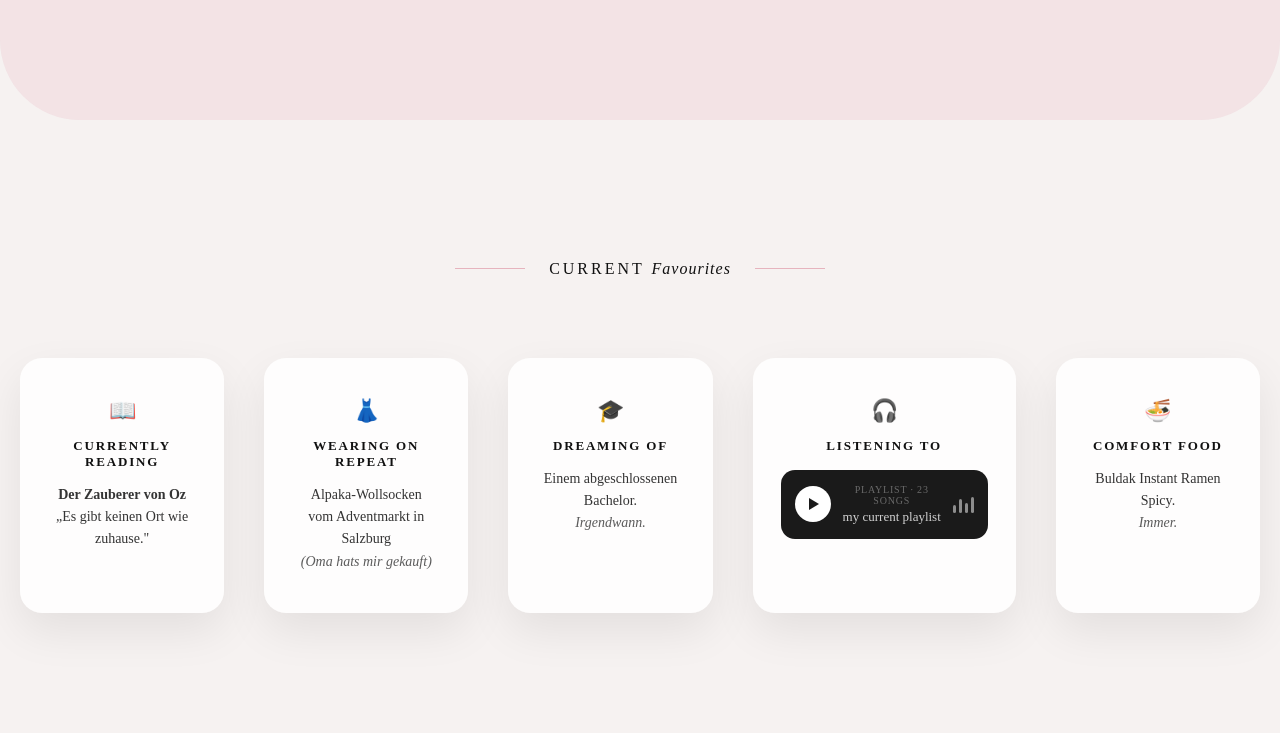
==== commit 3541c020: "Add new text: Gedanken aus zweiter Hand (November 2026) Co-Authored-By: Claude Sonnet 4.6 <noreply@a" ====
--- a/index.html
+++ b/index.html
@@ -79,10 +79,10 @@
                 <p>Zypern, September</p>
             </a>
 
-            <a href="writing.html#piece-descartes" class="topic-card text-only">
+            <a href="writing.html#piece-gedanken" class="topic-card text-only">
                 <div class="topic-text-inner">
                     <span class="topic-label">Neuester Text</span>
-                    <span class="topic-title">Bin ich,<br>was ich denke?</span>
+                    <span class="topic-title">Gedanken aus<br>zweiter Hand</span>
                 </div>
             </a>
 
@@ -192,7 +192,11 @@
             </div>
 
             <!-- 🍝 COMFORT FOOD -->
-            <div class="favorite-card">
+            <div class="favorite-card has-image">
+
+                <div class="favorite-image">
+                    <img src="assets/images/Buldak.webp" alt="Buldak Ramen">
+                </div>
 
                 <div class="favorite-content">
                     <span class="icon">🍜</span>
@@ -211,22 +215,6 @@
     </div>
 </section>
 
-<script>
-    document.addEventListener("mousemove", (e) => {
-      const sparkle = document.createElement("span");
-      sparkle.className = "sparkle";
-
-      sparkle.style.left = e.pageX + "px";
-      sparkle.style.top = e.pageY + "px";
-
-      document.body.appendChild(sparkle);
-
-      setTimeout(() => {
-        sparkle.remove();
-      }, 500);
-    });
-</script>
-
-
+<script src="javaScript.js"></script>
 </body>
 </html>
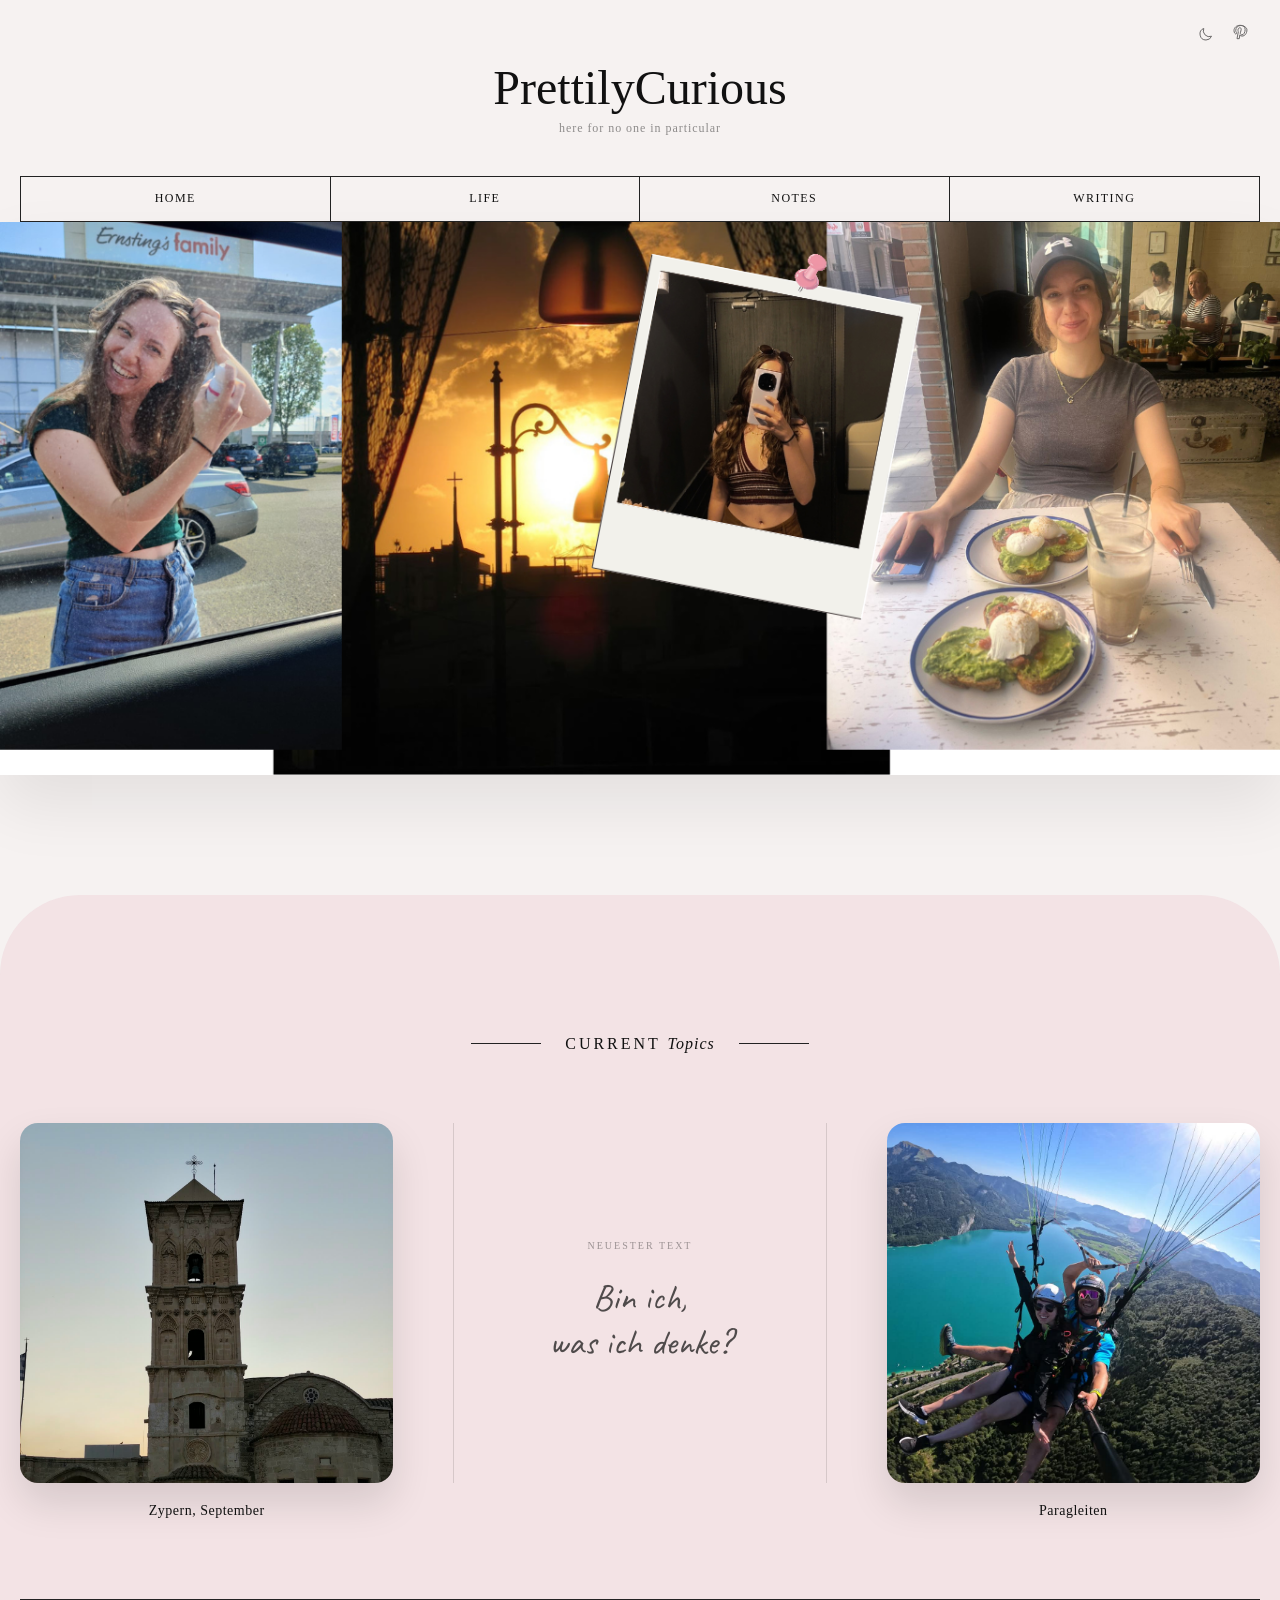
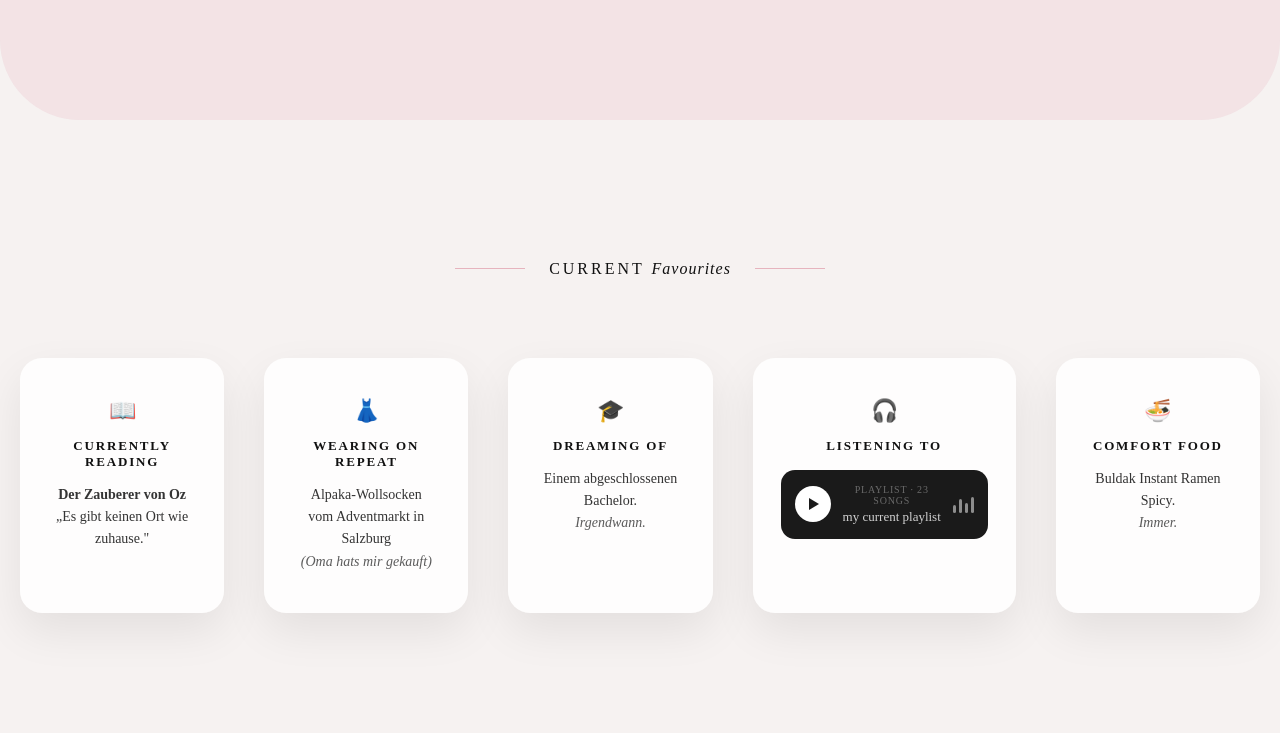
==== commit da8d71dc: "Move Gedanken aus zweiter Hand below Descartes, date to Mai 2026 Co-Authored-By: Claude Sonnet 4.6 <" ====
--- a/index.html
+++ b/index.html
@@ -79,10 +79,10 @@
                 <p>Zypern, September</p>
             </a>
 
-            <a href="writing.html#piece-gedanken" class="topic-card text-only">
+            <a href="writing.html#piece-descartes" class="topic-card text-only">
                 <div class="topic-text-inner">
                     <span class="topic-label">Neuester Text</span>
-                    <span class="topic-title">Gedanken aus<br>zweiter Hand</span>
+                    <span class="topic-title">Bin ich,<br>was ich denke?</span>
                 </div>
             </a>
 
